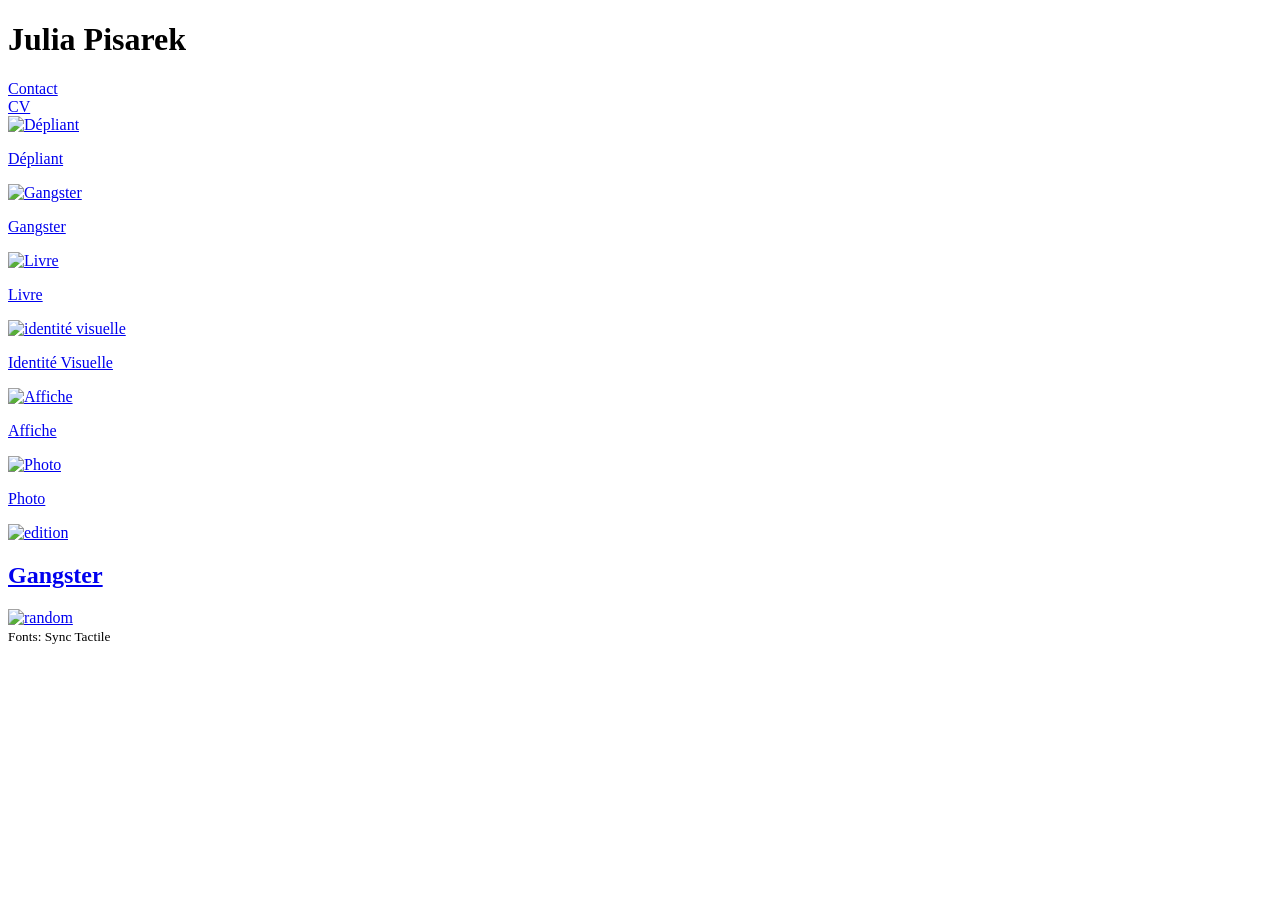
==== index.html @ ba6e0b66 "Update index.html" ====
<!DOCTYPE html>
<html lang="en">
<head>
    <meta charset="UTF-8">
    <meta name="viewport" content="width=device-width, initial-scale=1.0">
    <title>Julisarek porftfo</title>
    <link rel="preconnect" href="https://fonts.googleapis.com">
<link rel="preconnect" href="https://fonts.gstatic.com" crossorigin>
<link href="https://fonts.googleapis.com/css2?family=Syne+Tactile&display=swap" rel="stylesheet">
    <link rel="stylesheet" href="style.css">
</head>
<body>
    <header>
        <h1>Julia Pisarek</h1>
        <nav>
            
            <a href="#">Contact</a>
            <br>
            <a href="your-file.pdf" download="Custom-Name.pdf">CV</a>
        
        </nav>
     
    </header>
    <main>
    <div class="grid">
   
            <a class="image-container" href="Agrume.html">
                <img src="Minia/Mdepli.png" alt="Dépliant" width="200" height="148">
                <p class="image-text">Dépliant</p>
            </a>
            <a class="image-container" href="gangster.html">
                <img src="Minia/Mgang.png" alt="Gangster" width="200" height="148">
                <p class="image-text">Gangster</p>
            </a>
            <a class="image-container" href="Livre.html">
                <img src="Minia/Mlivre.png" alt="Livre" width="200" height="148">
                <p class="image-text">Livre</p>
            </a>
            <a class="image-container" href="Kabane.html">
                <img src="Minia/Mkabane.png" alt="identité visuelle" width="200" height="148">
                <p class="image-text">Identité Visuelle</p>
            </a>
            <a class="image-container" href="Kabane.html">
                <img src="Minia/Mstage.png" alt="Affiche" width="200" height="148">
                <p class="image-text">Affiche</p>
            </a>
            <a class="image-container" href="Kabane.html">
                <img src="Minia/Mphoto.png" alt="Photo" width="200" height="148">
                <p class="image-text">Photo</p>
            </a>


        <div class="item-grid"></div>
            <a href="gangster.html">
                <img src="Minia/Mgang.png" alt="edition" width="200" height="148">
                <h2>Gangster</h2>
        </div>
    </a>
    <a href="sauce-piquante.html">
        <img src="https://picsum.photos/id/5/400/300" alt="random" width="200" height="150">
    </a>
    
    </div>

    </main>
   <footer>
    <small>Fonts: Sync Tactile</small>
  </footer>
    <div class="spacer"></div>
</body>
</html>
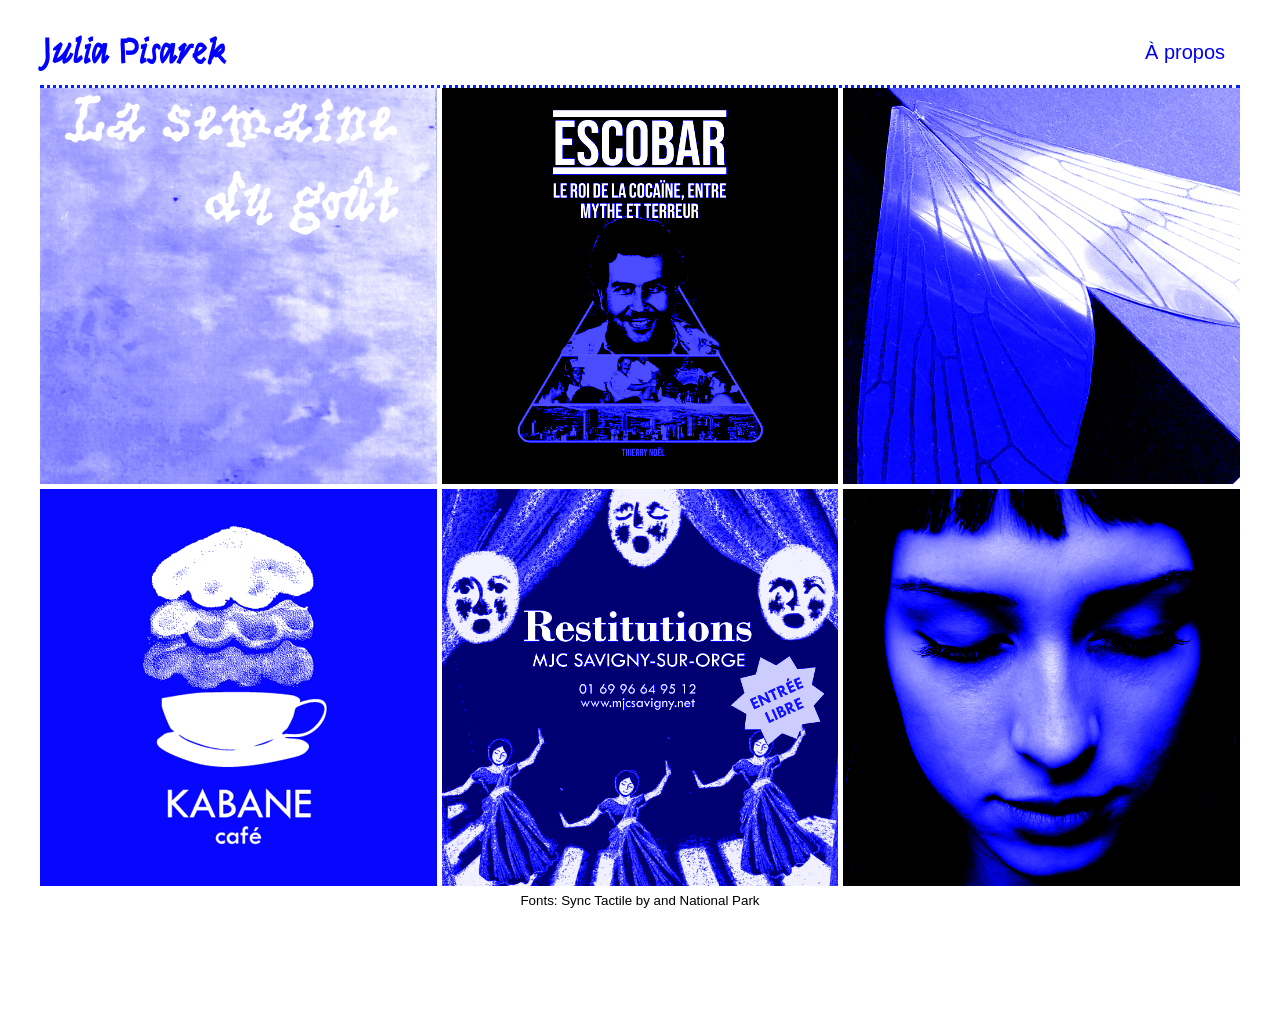
==== commit f7821d94: "Glow up" ====
--- a/index.html
+++ b/index.html
@@ -1,9 +1,10 @@
 <!DOCTYPE html>
-<html lang="en">
+<html lang="fr">
 <head>
     <meta charset="UTF-8">
     <meta name="viewport" content="width=device-width, initial-scale=1.0">
-    <title>Julisarek porftfo</title>
+    <title>Julisarek portfolio</title>
+    <link rel="icon" type="image/x-icon" href="image/image/LOGO(2).ico">
     <link rel="preconnect" href="https://fonts.googleapis.com">
 <link rel="preconnect" href="https://fonts.gstatic.com" crossorigin>
 <link href="https://fonts.googleapis.com/css2?family=Syne+Tactile&display=swap" rel="stylesheet">
@@ -14,9 +15,10 @@
         <h1>Julia Pisarek</h1>
         <nav>
             
-            <a href="#">Contact</a>
-            <br>
-            <a href="your-file.pdf" download="Custom-Name.pdf">CV</a>
+            <div class="apropos-container">
+                <input class="apropos-toggle" type="checkbox" id="apropos-toggle">
+                <a class="apropos-text" href="apropos.html">À propos</a>
+            </div>
         
         </nav>
      
@@ -24,48 +26,43 @@
     <main>
     <div class="grid">
    
-            <a class="image-container" href="Agrume.html">
-                <img src="Minia/Mdepli.png" alt="Dépliant" width="200" height="148">
+            <a class="image-container" href="agrume.html">
+                <img src="minia/depliant.jpg" alt="Dépliant" width="200" height="148">
+                <div class="overlay"></div>
                 <p class="image-text">Dépliant</p>
             </a>
             <a class="image-container" href="gangster.html">
-                <img src="Minia/Mgang.png" alt="Gangster" width="200" height="148">
+                <img src="minia/gangster.jpg" alt="Gangster" width="200" height="148">
+                <div class="overlay"></div>
                 <p class="image-text">Gangster</p>
             </a>
-            <a class="image-container" href="Livre.html">
-                <img src="Minia/Mlivre.png" alt="Livre" width="200" height="148">
+            <a class="image-container" href="mouche.html">
+                <img src="minia/livre.jpg" alt="Livre" width="200" height="148">
+                <div class="overlay"></div>
                 <p class="image-text">Livre</p>
             </a>
-            <a class="image-container" href="Kabane.html">
-                <img src="Minia/Mkabane.png" alt="identité visuelle" width="200" height="148">
+            <a class="image-container" href="kabane.html">
+                <img src="minia/kabane.jpg" alt="identité visuelle" width="200" height="148">
+                <div class="overlay"></div>
                 <p class="image-text">Identité Visuelle</p>
             </a>
-            <a class="image-container" href="Kabane.html">
-                <img src="Minia/Mstage.png" alt="Affiche" width="200" height="148">
+            <a class="image-container" href="restitution.html">
+                <img src="minia/stage.jpg" alt="Affiche" width="200" height="148">
+                <div class="overlay"></div>
                 <p class="image-text">Affiche</p>
             </a>
-            <a class="image-container" href="Kabane.html">
-                <img src="Minia/Mphoto.png" alt="Photo" width="200" height="148">
+            <a class="image-container" href="kabane.html">
+                <img src="minia/photo.jpg" alt="Photo" width="200" height="148">
+                <div class="overlay"></div>
                 <p class="image-text">Photo</p>
             </a>
-
-
-        <div class="item-grid"></div>
-            <a href="gangster.html">
-                <img src="Minia/Mgang.png" alt="edition" width="200" height="148">
-                <h2>Gangster</h2>
-        </div>
-    </a>
-    <a href="sauce-piquante.html">
-        <img src="https://picsum.photos/id/5/400/300" alt="random" width="200" height="150">
-    </a>
     
     </div>
 
     </main>
    <footer>
-    <small>Fonts: Sync Tactile</small>
+    <small>Fonts: Sync Tactile by  and National Park </small>
   </footer>
     <div class="spacer"></div>
 </body>
-</html>+</html>
--- a/style.css
+++ b/style.css
@@ -0,0 +1,380 @@
+@font-face {
+  font-family: "National Park";
+  src: url("ressources/NationalPark-Regular%20(1).woff2") format("woff2");
+  font-style: normal;
+  font-weight: 400;
+  font-display: swap;
+}
+
+@font-face {
+  font-family: "National Park";
+  src: url("ressources/NationalPark-Medium%20(1).woff2") format("woff2");
+  font-style: normal;
+  font-weight: 500;
+  font-display: swap;
+}
+
+@font-face {
+  font-family: "National Park";
+  src: url("ressources/NationalPark-SemiBold%20(1).woff2") format("woff2");
+  font-style: normal;
+  font-weight: 600;
+  font-display: swap;
+}
+
+html {
+    overflow-x: clip;
+}
+
+body{
+    color: rgb(0, 0, 0);
+    font-family: "National Park", sans-serif;
+    max-width: 1200px;
+    margin: 0 auto;
+    padding: 20px;
+    
+}
+
+nav {
+  position: sticky;
+  display: grid;
+  grid-template-columns: minmax(0, 1fr) auto;
+  align-items: center;
+  gap: 10px;
+  width: min(50vw, 70px);
+  height: 2em;
+  min-width: 0;
+  max-width: min(50vw, 70px);
+  box-sizing: border-box;
+}
+
+.apropos-container {
+  position: relative;
+  width: 100%;
+  height: 100%;
+  min-width: 0;
+  overflow: visible;
+}
+
+.apropos-toggle {
+  position: absolute;
+  width: 1px;
+  height: 1px;
+  overflow: hidden;
+  clip-path: inset(50%);
+}
+
+.apropos-text {
+  position: absolute;
+  top: 50%;
+  left: calc(100% - 85px);
+  cursor: pointer;
+  white-space: nowrap;
+  transform: translateY(-50%);
+  transition: left 0.5s ease;
+}
+
+.apropos-content {
+  position: absolute;
+  top: 50%;
+  left: 70px;
+  right: 0;
+  opacity: 0;
+  font-size: 12px;
+  line-height: 1.2;
+  text-align: right;
+  transform: translateY(-50%);
+  pointer-events: none;
+  transition: opacity 0.3s ease;
+}
+
+.apropos-toggle:checked ~ .apropos-text {
+  left: -24px;
+}
+
+.apropos-toggle:checked ~ .apropos-content {
+  opacity: 1;
+  pointer-events: auto;
+}
+
+.apropos-toggle:focus-visible + .apropos-text {
+  outline: 2px solid blue;
+  outline-offset: 2px;
+}
+
+a { text-decoration: none; }
+
+
+img{
+    display: block;
+    width: 100%;
+    height: auto;
+}
+
+
+p {
+    color: black;
+    font-family: "National Park", sans-serif;
+    font-size: 15px;
+}
+
+h1 {
+    font-family: "Syne Tactile", system-ui;
+    color: blue;
+    font-size: 36px;
+    line-height: 1.8;
+    margin: 0;
+
+}
+
+h2 {
+    font-family:"Syne Tactile", system-ui;
+    color: blue;
+    font-size: 30px;
+    
+
+}
+
+
+
+h4 {
+    color: rgb(0, 0, 0);
+    font-size: 20px;
+    font-family:"National Park", sans-serif
+
+}
+
+header{
+    position: sticky;
+    top: 0;
+    z-index: 10;
+    background: white;
+    font-size: 20px;
+    display: grid;
+    grid-template-columns: auto auto;
+    justify-content: space-between;
+    align-items: center;
+    border-bottom: 3px dotted rgb(0, 34, 255);
+}
+
+
+.nav {
+    position: sticky;
+    display: grid;
+    grid-template-columns: repeat(auto-fill, minmax(400px, 1fr));
+    justify-items: stretch;
+    padding-left: 5vw;
+    padding-right: 5vw;
+    gap: 10px;
+    font-weight: 300;
+}
+
+
+.grid{
+    display:grid;
+    grid-template-columns: 1fr;
+    gap:5px;
+    margin: auto;
+}
+
+#Portfolio {
+  position: sticky;
+  top: 0px;
+}
+
+footer {
+  text-align: center;
+  padding: 5px;
+  color: black;
+}
+
+.image-container{
+  display: grid;
+  text-decoration: none;
+    position: relative;
+}
+
+
+.image-container img{
+  grid-column: 1 / -1;
+  grid-row: 1 / -1;
+  transition: transform 0.6s ease;
+   filter: brightness(1) contrast(1.15);
+}
+
+.image-container:hover img {
+  filter: brightness(1); /* slight darken deepens the blue, keeps detail */
+
+}
+
+
+.image-container .image-text{
+  grid-column: 1 / -1;
+  grid-column: 1 / -1;
+  grid-row: 1 / -1;
+  display: grid;
+  position: relative;
+  z-index: 1;
+  justify-self: stretch;
+  align-self: end;
+  box-sizing: border-box;
+  width: 100%;
+  max-width: 100%;
+  height: fit-content;
+  opacity: 0;
+  background: white;
+  color: #111;
+  transition: transform 0.6s ease, opacity 0.6s ease;
+  margin: 0 0 10px;
+  padding: 10px 14px;
+}
+
+
+.image-container:hover .image-text{
+ opacity: 1;
+}
+
+
+.overlay{
+  grid-column: 1 / -1;
+  grid-row: 1 / -1;
+  position: relative;
+  width: 100%;
+  height: 100%;
+  background: rgb(0, 0, 255);
+  mix-blend-mode: color; 
+  filter: contrast(10); /* keeps luminosity, tints with pure blue */
+  display: flex;
+  justify-content: center;
+  align-items: center;
+  opacity: 1;
+  transition: opacity 0.6s ease;
+  pointer-events: none;
+
+}
+
+
+.image-text{
+   color: rgb(247, 243, 255);
+   font-family: "National Park", sans-serif;
+   font-size: auto;
+   text-align: center;
+   padding: 5px;
+   text-decoration: none ;
+   transition: opacity 0.6s ease;
+   
+   
+}
+
+
+.image-container:hover .overlay{
+   opacity: 0;
+}
+
+/* Mise en page des pages de projet */
+.contenu-projet {
+    display: grid;
+    grid-template-columns: 1fr 2fr;
+    gap: 20px;
+}
+
+.texte-projet {
+    position: sticky;
+    top: 50px;
+    align-self: start;
+    background: white;
+    z-index: 2;
+}
+
+.contenu-projet main {
+    grid-column: 2;
+    border-left: 3px dotted rgb(0, 34, 255);
+    margin: 0;
+    padding: 0;
+}
+
+@media (max-width: 599px) {
+    .contenu-projet { display: block; }
+    .contenu-projet .texte-projet { position: static; }
+    .contenu-projet main { border: 0; padding: 0; }
+}
+
+@media screen and (min-width: 600px) {
+    .grid { grid-template-columns: repeat(2,1fr); }
+}
+
+@media screen and (min-width: 900px) {
+    .grid { grid-template-columns: repeat(3,1fr); }
+}
+
+.contenu-projet .grid {
+    grid-template-columns: 1fr;
+    gap: 0;
+    margin: 0;
+    padding: 0;
+}
+
+.footer {
+    padding-top: 105px;
+    padding-bottom: 200px;
+}
+
+.footer p{
+    text-align: center;
+    font-size: 5px;
+    font-weight: 300;
+    
+}
+
+.spacer {
+    height: 100px; /* ajuster la hauteur comme tu veux */
+    width: 100%;
+}
+
+.next-project {
+    position: fixed;
+    right: 24px;
+    bottom: 24px;
+    z-index: 20;
+    display: grid;
+    place-items: center;
+    width: 56px;
+    height: 56px;
+    border: 0;
+    border-radius: 50%;
+    background: blue;
+    color: white;
+    font: inherit;
+    font-size: 32px;
+    line-height: 1;
+    cursor: pointer;
+}
+
+.previous-project {
+    position: fixed;
+    left: 24px;
+    bottom: 24px;
+    z-index: 20;
+    display: grid;
+    place-items: center;
+    width: 56px;
+    height: 56px;
+    border: 0;
+    border-radius: 50%;
+    background: blue;
+    color: white;
+    font: inherit;
+    font-size: 32px;
+    line-height: 1;
+    cursor: pointer;
+}
+
+.previous-project:hover {
+    background: rgb(0, 34, 200);
+}
+
+.next-project:hover {
+    background: rgb(0, 34, 200);
+}
+
+
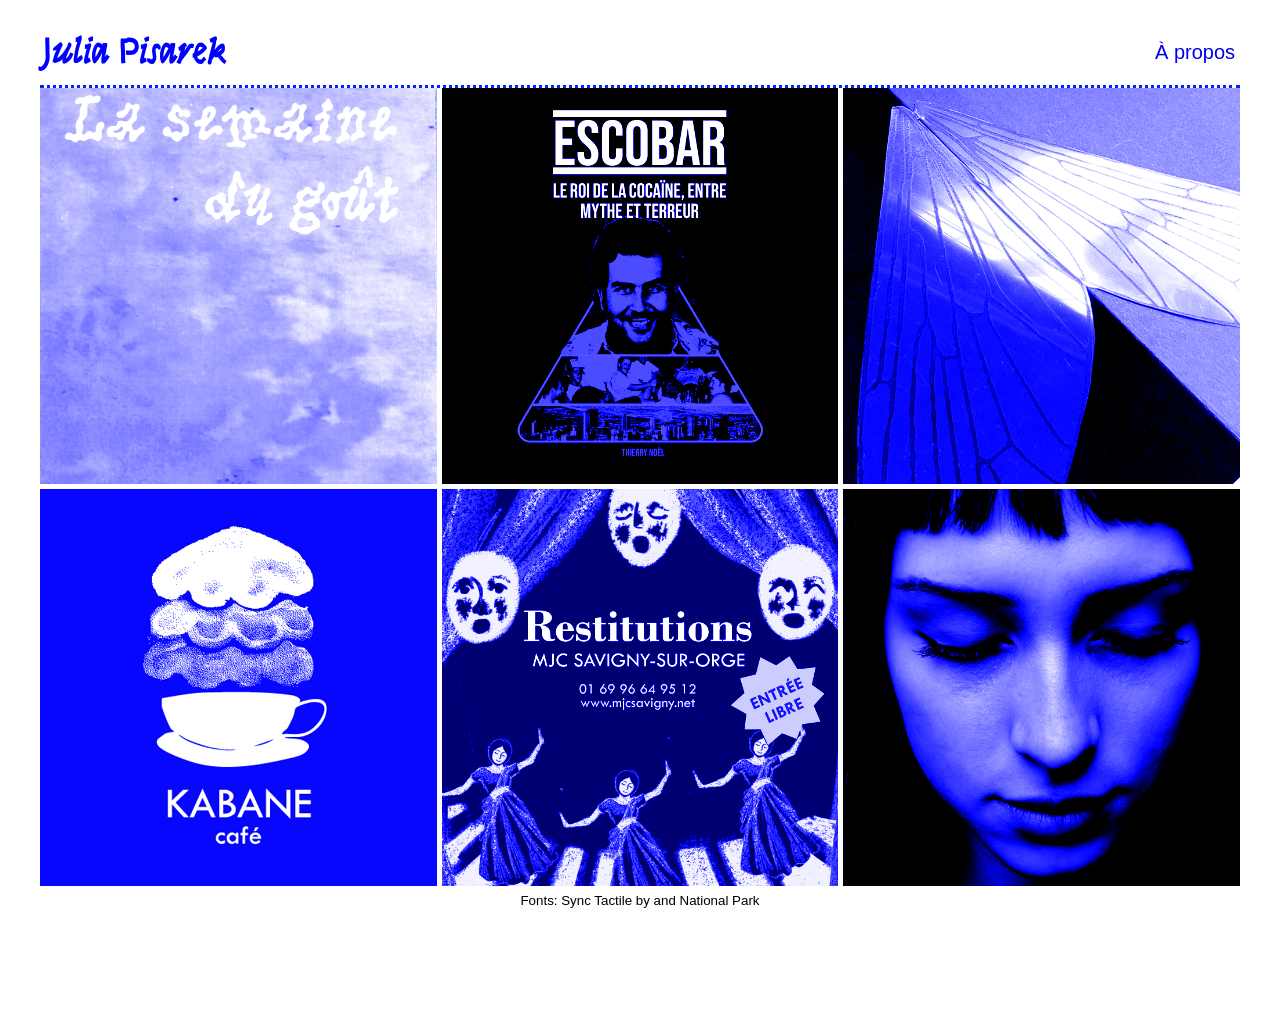
==== commit 6de7c4c5: ";" ====
--- a/index.html
+++ b/index.html
@@ -14,11 +14,10 @@
     <header>
         <h1>Julia Pisarek</h1>
         <nav>
+        
             
-            <div class="apropos-container">
-                <input class="apropos-toggle" type="checkbox" id="apropos-toggle">
+            
                 <a class="apropos-text" href="apropos.html">À propos</a>
-            </div>
         
         </nav>
      
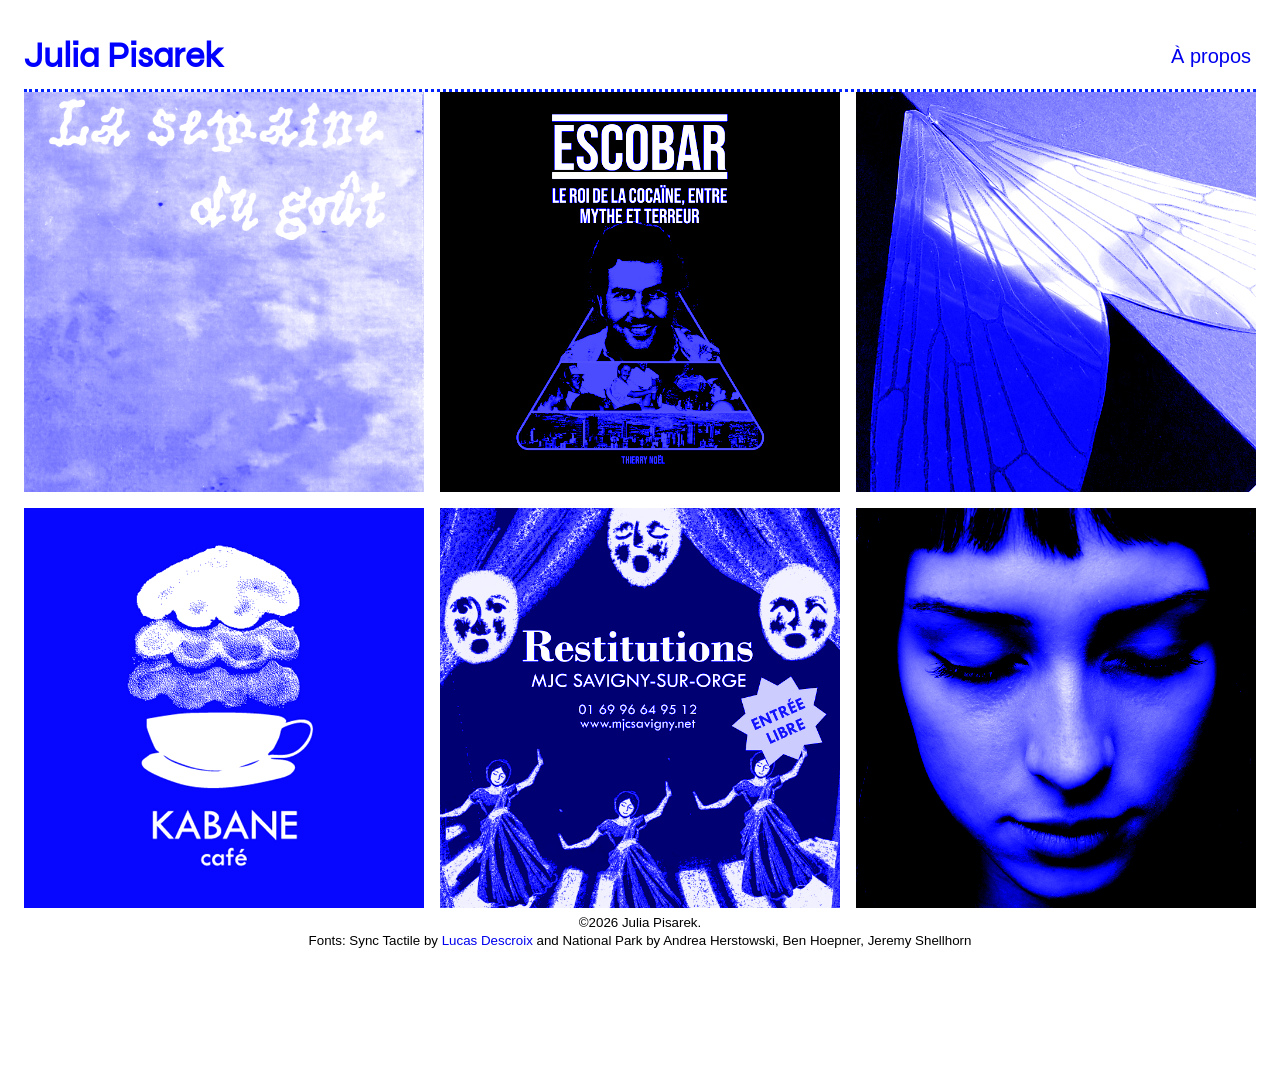
==== commit f0e3723a: "panique" ====
--- a/index.html
+++ b/index.html
@@ -4,10 +4,7 @@
     <meta charset="UTF-8">
     <meta name="viewport" content="width=device-width, initial-scale=1.0">
     <title>Julisarek portfolio</title>
-    <link rel="icon" type="image/x-icon" href="image/image/LOGO(2).ico">
-    <link rel="preconnect" href="https://fonts.googleapis.com">
-<link rel="preconnect" href="https://fonts.gstatic.com" crossorigin>
-<link href="https://fonts.googleapis.com/css2?family=Syne+Tactile&display=swap" rel="stylesheet">
+    <link rel="icon" type="image/x-icon" href="image/image/logo.ico">
     <link rel="stylesheet" href="style.css">
 </head>
 <body>
@@ -25,7 +22,7 @@
     <main>
     <div class="grid">
    
-            <a class="image-container" href="agrume.html">
+            <a class="image-container" href="semainedugout.html">
                 <img src="minia/depliant.jpg" alt="Dépliant" width="200" height="148">
                 <div class="overlay"></div>
                 <p class="image-text">Dépliant</p>
@@ -40,7 +37,7 @@
                 <div class="overlay"></div>
                 <p class="image-text">Livre</p>
             </a>
-            <a class="image-container" href="kabane.html">
+            <a class="image-container" href="kabanecafee.html">
                 <img src="minia/kabane.jpg" alt="identité visuelle" width="200" height="148">
                 <div class="overlay"></div>
                 <p class="image-text">Identité Visuelle</p>
@@ -50,17 +47,19 @@
                 <div class="overlay"></div>
                 <p class="image-text">Affiche</p>
             </a>
-            <a class="image-container" href="kabane.html">
+            <a class="image-container" href="photo.html">
                 <img src="minia/photo.jpg" alt="Photo" width="200" height="148">
                 <div class="overlay"></div>
                 <p class="image-text">Photo</p>
             </a>
     
     </div>
-
+    
     </main>
    <footer>
-    <small>Fonts: Sync Tactile by  and National Park </small>
+    <small>©2026 Julia Pisarek.
+        <br>
+        Fonts: Sync Tactile by <a href="https://www.lucasdescroix.fr/" target="_blank" rel="noopener noreferrer">Lucas Descroix</a>  and National Park by Andrea Herstowski, Ben Hoepner, Jeremy Shellhorn</small>
   </footer>
     <div class="spacer"></div>
 </body>
--- a/style.css
+++ b/style.css
@@ -1,6 +1,6 @@
 @font-face {
   font-family: "National Park";
-  src: url("ressources/NationalPark-Regular%20(1).woff2") format("woff2");
+  src: url("ressources/nationalparkregular.woff2") format("woff2");
   font-style: normal;
   font-weight: 400;
   font-display: swap;
@@ -8,7 +8,7 @@
 
 @font-face {
   font-family: "National Park";
-  src: url("ressources/NationalPark-Medium%20(1).woff2") format("woff2");
+  src: url("ressources/nationalparkmedium.woff2") format("woff2");
   font-style: normal;
   font-weight: 500;
   font-display: swap;
@@ -16,12 +16,20 @@
 
 @font-face {
   font-family: "National Park";
-  src: url("ressources/NationalPark-SemiBold%20(1).woff2") format("woff2");
+  src: url("ressources/nationalparksemibold.woff2") format("woff2");
   font-style: normal;
   font-weight: 600;
   font-display: swap;
 }
 
+@font-face {
+  font-family: "Syne Local";
+  src: url("typo/syne.woff2") format("woff2");
+  font-style: normal;
+  font-weight: 400;
+  font-display: swap;
+}
+
 html {
     overflow-x: clip;
 }
@@ -29,9 +37,11 @@
 body{
     color: rgb(0, 0, 0);
     font-family: "National Park", sans-serif;
-    max-width: 1200px;
-    margin: 0 auto;
-    padding: 20px;
+    width: 100%;
+    max-width: none;
+    box-sizing: border-box;
+    margin: 0;
+    padding: clamp(12px, 2vw, 24px);
     
 }
 
@@ -108,6 +118,7 @@
 img{
     display: block;
     width: 100%;
+    max-width: 100%;
     height: auto;
 }
 
@@ -119,7 +130,8 @@
 }
 
 h1 {
-    font-family: "Syne Tactile", system-ui;
+    font-family: "Syne Local", system-ui, sans-serif;
+    font-style: normal;
     color: blue;
     font-size: 36px;
     line-height: 1.8;
@@ -128,7 +140,8 @@
 }
 
 h2 {
-    font-family:"Syne Tactile", system-ui;
+    font-family:"Syne Local", system-ui, sans-serif;
+    font-style: normal;
     color: blue;
     font-size: 30px;
     
@@ -172,9 +185,11 @@
 
 .grid{
     display:grid;
-    grid-template-columns: 1fr;
-    gap:5px;
-    margin: auto;
+    grid-template-columns: repeat(auto-fit, minmax(min(100%, 320px), 1fr));
+    gap: clamp(8px, 1.2vw, 16px);
+    width: 100%;
+    min-width: 0;
+    margin: 0;
 }
 
 #Portfolio {
@@ -190,6 +205,7 @@
 
 .image-container{
   display: grid;
+  min-width: 0;
   text-decoration: none;
     position: relative;
 }
@@ -274,8 +290,8 @@
 /* Mise en page des pages de projet */
 .contenu-projet {
     display: grid;
-    grid-template-columns: 1fr 2fr;
-    gap: 20px;
+    grid-template-columns: minmax(0, 1fr) minmax(0, 2fr);
+    gap: clamp(12px, 2vw, 24px);
 }
 
 .texte-projet {
@@ -288,30 +304,28 @@
 
 .contenu-projet main {
     grid-column: 2;
+    min-width: 0;
     border-left: 3px dotted rgb(0, 34, 255);
     margin: 0;
     padding: 0;
 }
 
-@media (max-width: 599px) {
+@media (max-width: 699px) {
     .contenu-projet { display: block; }
     .contenu-projet .texte-projet { position: static; }
     .contenu-projet main { border: 0; padding: 0; }
 }
 
-@media screen and (min-width: 600px) {
-    .grid { grid-template-columns: repeat(2,1fr); }
-}
-
-@media screen and (min-width: 900px) {
-    .grid { grid-template-columns: repeat(3,1fr); }
-}
-
 .contenu-projet .grid {
-    grid-template-columns: 1fr;
-    gap: 0;
+    grid-template-columns: repeat(auto-fit, minmax(min(100%, 300px), 1fr));
+    gap: clamp(8px, 1.2vw, 16px);
+    width: 100%;
     margin: 0;
     padding: 0;
+}
+
+.contenu-projet .grid > img {
+    min-width: 0;
 }
 
 .footer {
@@ -377,4 +391,12 @@
     background: rgb(0, 34, 200);
 }
 
-
+body, body * {
+    cursor: url("cursor2.svg") 4 3, auto;
+}
+
+a, button, label, input, select, textarea, .apropos-text, .next-project, .previous-project {
+    cursor: url("cursor2.svg") 4 3, pointer;
+}
+
+
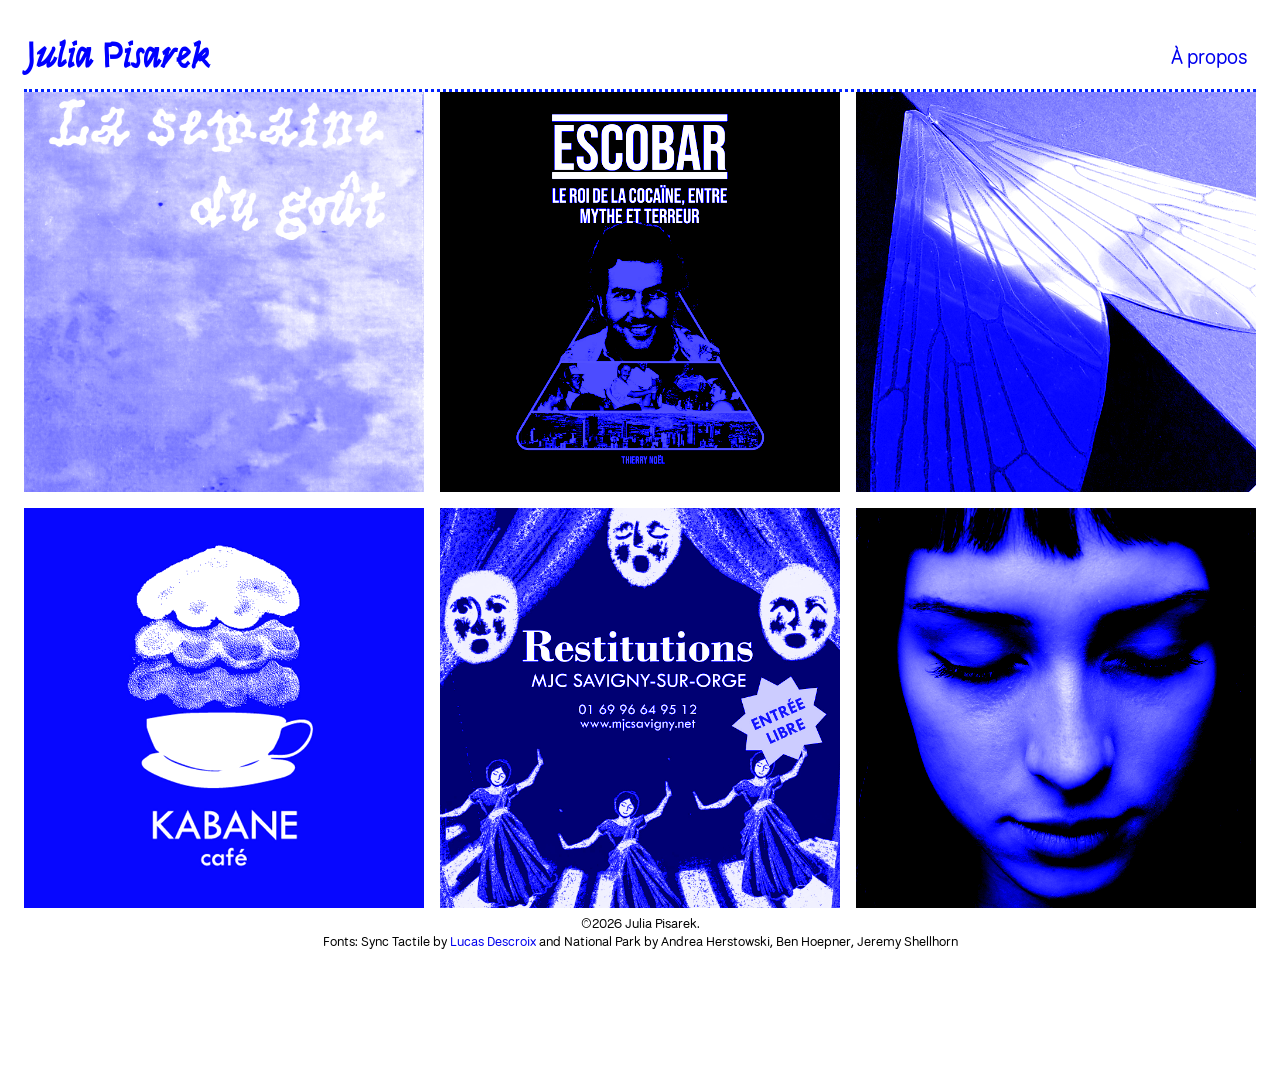
==== commit b3714ad1: "hein?" ====
--- a/index.html
+++ b/index.html
@@ -20,7 +20,7 @@
      
     </header>
     <main>
-    <div class="grid">
+    <div class="grid portfolio-grid">
    
             <a class="image-container" href="semainedugout.html">
                 <img src="minia/depliant.jpg" alt="Dépliant" width="200" height="148">
--- a/style.css
+++ b/style.css
@@ -1,6 +1,6 @@
 @font-face {
   font-family: "National Park";
-  src: url("ressources/nationalparkregular.woff2") format("woff2");
+  src: url("fonts/nationalparkregular.woff2") format("woff2");
   font-style: normal;
   font-weight: 400;
   font-display: swap;
@@ -8,7 +8,7 @@
 
 @font-face {
   font-family: "National Park";
-  src: url("ressources/nationalparkmedium.woff2") format("woff2");
+  src: url("fonts/nationalparkmedium.woff2") format("woff2");
   font-style: normal;
   font-weight: 500;
   font-display: swap;
@@ -16,15 +16,15 @@
 
 @font-face {
   font-family: "National Park";
-  src: url("ressources/nationalparksemibold.woff2") format("woff2");
+  src: url("fonts/nationalparksemibold.woff2") format("woff2");
   font-style: normal;
   font-weight: 600;
   font-display: swap;
 }
 
 @font-face {
-  font-family: "Syne Local";
-  src: url("typo/syne.woff2") format("woff2");
+  font-family: "Syne Tactile";
+  src: url("fonts/SyneTactile-Regular.woff2") format("woff2");
   font-style: normal;
   font-weight: 400;
   font-display: swap;
@@ -43,6 +43,13 @@
     margin: 0;
     padding: clamp(12px, 2vw, 24px);
     
+}
+
+body.project-page {
+    min-height: 100vh;
+    display: flex;
+    flex-direction: column;
+    padding-bottom: 0;
 }
 
 nav {
@@ -130,7 +137,7 @@
 }
 
 h1 {
-    font-family: "Syne Local", system-ui, sans-serif;
+    font-family: "Syne Tactile", system-ui, sans-serif;
     font-style: normal;
     color: blue;
     font-size: 36px;
@@ -140,7 +147,7 @@
 }
 
 h2 {
-    font-family:"Syne Local", system-ui, sans-serif;
+    font-family:"Syne Tactile", system-ui, sans-serif;
     font-style: normal;
     color: blue;
     font-size: 30px;
@@ -190,6 +197,10 @@
     width: 100%;
     min-width: 0;
     margin: 0;
+}
+
+.portfolio-grid {
+    grid-template-columns: 1fr;
 }
 
 #Portfolio {
@@ -290,6 +301,7 @@
 /* Mise en page des pages de projet */
 .contenu-projet {
     display: grid;
+    flex: 1;
     grid-template-columns: minmax(0, 1fr) minmax(0, 2fr);
     gap: clamp(12px, 2vw, 24px);
 }
@@ -317,7 +329,7 @@
 }
 
 .contenu-projet .grid {
-    grid-template-columns: repeat(auto-fit, minmax(min(100%, 300px), 1fr));
+    grid-template-columns: repeat(2, minmax(0, 1fr));
     gap: clamp(8px, 1.2vw, 16px);
     width: 100%;
     margin: 0;
@@ -326,6 +338,19 @@
 
 .contenu-projet .grid > img {
     min-width: 0;
+    width: 100%;
+}
+
+@media (min-width: 600px) {
+    .portfolio-grid {
+        grid-template-columns: repeat(2, minmax(0, 1fr));
+    }
+}
+
+@media (min-width: 900px) {
+    .portfolio-grid {
+        grid-template-columns: repeat(3, minmax(0, 1fr));
+    }
 }
 
 .footer {
